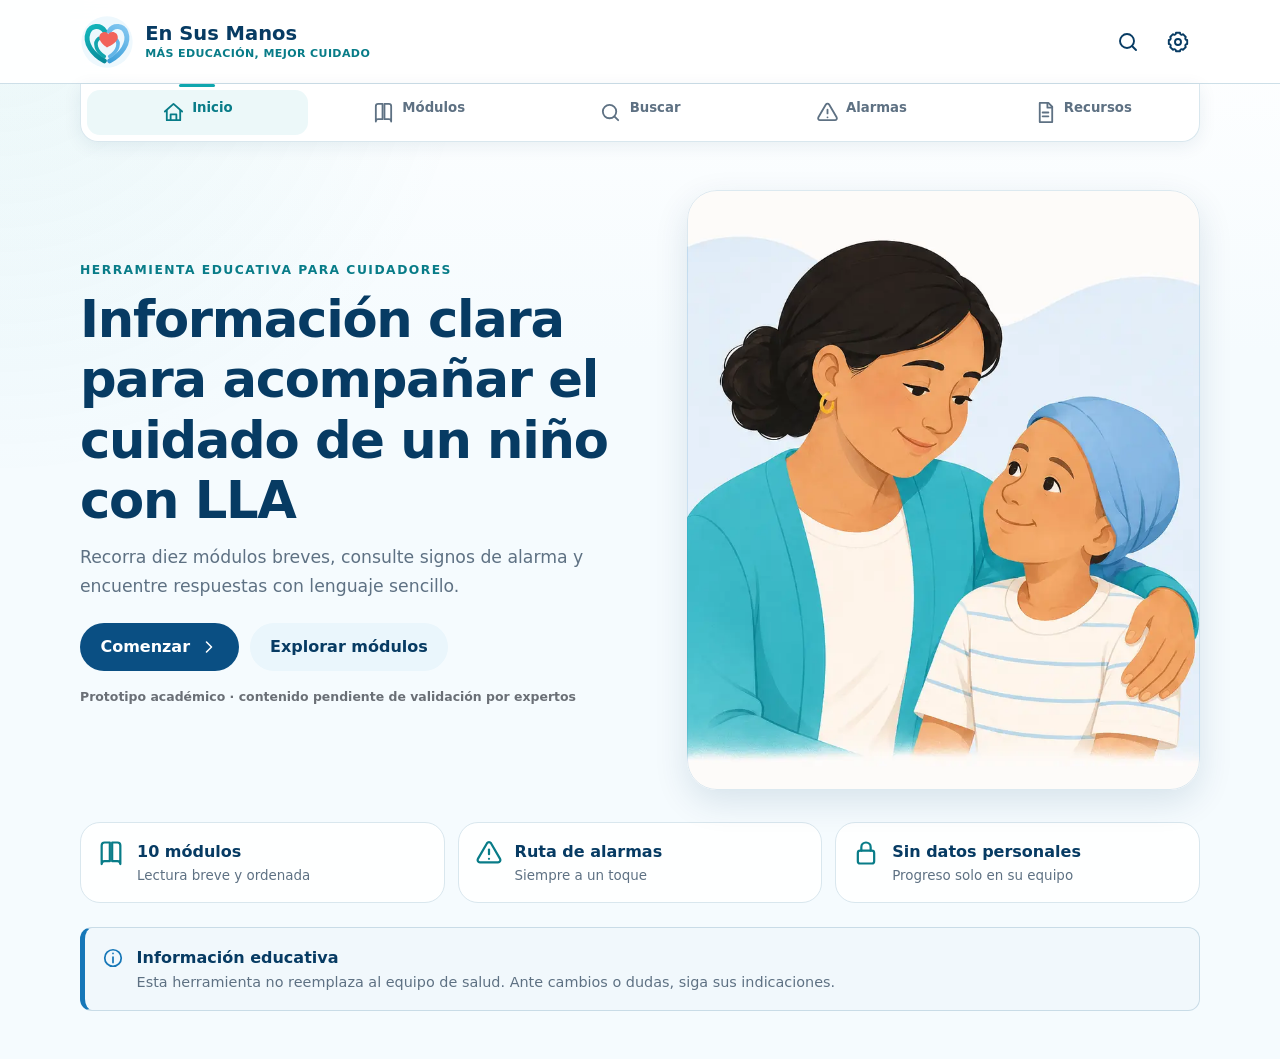
==== index.html @ b295bbd9 "Add files via upload Publicar primera versión de En Sus Manos" ====
<!doctype html>
<html lang="es">
  <head>
    <meta charset="utf-8">
    <meta name="viewport" content="width=device-width, initial-scale=1, viewport-fit=cover">
    <meta name="theme-color" content="#087ca7">
    <meta name="description" content="Herramienta educativa para cuidadores de niños con leucemia linfoblástica aguda.">
    <meta name="robots" content="noindex, nofollow">
    <meta name="color-scheme" content="light">
    <meta http-equiv="Content-Security-Policy" content="default-src 'self'; img-src 'self' data:; style-src 'self' 'unsafe-inline'; script-src 'self'; connect-src 'self'; manifest-src 'self'; worker-src 'self'; base-uri 'self'; form-action 'self' https:; object-src 'none'">
    <title>En Sus Manos</title>
    <link rel="manifest" href="manifest.webmanifest">
    <link rel="icon" href="assets/icons/favicon.svg" type="image/svg+xml">
    <link rel="apple-touch-icon" href="assets/icons/icon-192.png">
    <link rel="stylesheet" href="assets/css/styles.css">
    <script defer src="assets/js/config.js"></script>
    <script defer src="assets/js/content.js"></script>
    <script defer src="assets/js/storage.js"></script>
    <script defer src="assets/js/search.js"></script>
    <script defer src="assets/js/router.js"></script>
    <script defer src="assets/js/app.js"></script>
  </head>
  <body>
    <div id="app">
      <main class="loading-screen" aria-live="polite">
        <img src="assets/icons/logo.svg" alt="" width="72" height="72">
        <p>Cargando En Sus Manos…</p>
      </main>
    </div>
    <noscript>
      <main class="noscript-message">
        <h1>Active JavaScript para usar la herramienta</h1>
        <p>En Sus Manos necesita JavaScript para mostrar los módulos, el buscador y el progreso local.</p>
      </main>
    </noscript>
  </body>
</html>
---- assets/css/styles.css ----
:root {
  --navy: #073b63;
  --navy-2: #0a4f83;
  --blue: #1677b8;
  --teal: #0fa6ae;
  --teal-dark: #087c88;
  --coral: #f05f57;
  --coral-dark: #c83e3a;
  --green: #2b9275;
  --purple: #795aa8;
  --ink: #17324a;
  --muted: #5e7183;
  --line: #d9e7ee;
  --line-strong: #b8d2df;
  --surface: #ffffff;
  --surface-soft: #f5fbfe;
  --surface-blue: #eaf6fc;
  --surface-coral: #fff1ef;
  --shadow-sm: 0 4px 18px rgba(5, 59, 99, 0.08);
  --shadow-md: 0 12px 34px rgba(5, 59, 99, 0.12);
  --radius-sm: 12px;
  --radius-md: 20px;
  --radius-lg: 30px;
  --header-height: 76px;
  --nav-height: 76px;
  --content-width: 820px;
  --wide-width: 1120px;
  --font-scale: 1;
  font-family: ui-rounded, "Avenir Next", "Segoe UI", system-ui, -apple-system, BlinkMacSystemFont, sans-serif;
  color: var(--ink);
  background: var(--surface-soft);
  font-synthesis: none;
  text-rendering: optimizeLegibility;
  -webkit-text-size-adjust: 100%;
}

:root[data-text-size="large"] { --font-scale: 1.13; }

:root[data-contrast="high"] {
  --navy: #002f59;
  --navy-2: #003f75;
  --blue: #005c9b;
  --teal: #007780;
  --coral: #c8332d;
  --green: #116b51;
  --muted: #33485a;
  --line: #7894a5;
  --line-strong: #486a7e;
}

* { box-sizing: border-box; }

html { scroll-behavior: smooth; }

body {
  margin: 0;
  min-width: 320px;
  min-height: 100vh;
  background:
    radial-gradient(circle at 0 0, rgba(15, 166, 174, 0.08), transparent 30rem),
    linear-gradient(180deg, #fff 0, var(--surface-soft) 22rem);
  color: var(--ink);
  font-size: calc(16px * var(--font-scale));
  line-height: 1.6;
}

button, input { font: inherit; }
button, a { -webkit-tap-highlight-color: transparent; }
a { color: var(--navy-2); }
img { display: block; max-width: 100%; }
h1, h2, h3, p { margin-top: 0; }
h1, h2, h3 { color: var(--navy); line-height: 1.18; letter-spacing: -0.025em; }
h1 { font-size: clamp(2rem, 7vw, 3.2rem); margin-bottom: 0.8rem; }
h2 { font-size: clamp(1.25rem, 4vw, 1.65rem); }
p { color: var(--muted); }

button:focus-visible, a:focus-visible, input:focus-visible, summary:focus-visible {
  outline: 3px solid #f0a83a;
  outline-offset: 3px;
}

.sr-only {
  position: absolute;
  width: 1px;
  height: 1px;
  padding: 0;
  margin: -1px;
  overflow: hidden;
  clip: rect(0, 0, 0, 0);
  white-space: nowrap;
  border: 0;
}

.skip-link {
  position: fixed;
  left: 1rem;
  top: -5rem;
  z-index: 1000;
  padding: 0.7rem 1rem;
  border-radius: 0 0 0.7rem 0.7rem;
  background: var(--navy);
  color: white;
  font-weight: 800;
  transition: top 0.2s;
}
.skip-link:focus { top: 0; }

.loading-screen, .noscript-message {
  min-height: 100vh;
  display: grid;
  place-content: center;
  justify-items: center;
  gap: 1rem;
  padding: 2rem;
  text-align: center;
}

.app-shell { min-height: 100vh; }

.site-header {
  position: sticky;
  top: 0;
  z-index: 50;
  min-height: var(--header-height);
  display: flex;
  align-items: center;
  justify-content: space-between;
  padding: 0.7rem max(1rem, env(safe-area-inset-left));
  border-bottom: 1px solid rgba(184, 210, 223, 0.7);
  background: rgba(255, 255, 255, 0.94);
  backdrop-filter: blur(16px);
}

.brand {
  display: inline-flex;
  align-items: center;
  gap: 0.7rem;
  color: var(--navy);
  text-decoration: none;
}
.brand img { width: 46px; height: 46px; }
.brand span { display: grid; line-height: 1.08; }
.brand strong { font-size: 1.08rem; }
.brand small { margin-top: 0.27rem; color: var(--teal-dark); font-size: 0.69rem; font-weight: 800; letter-spacing: 0.035em; text-transform: uppercase; }

.header-actions { display: flex; gap: 0.4rem; }
.icon-button {
  width: 44px;
  height: 44px;
  display: grid;
  place-items: center;
  border: 1px solid transparent;
  border-radius: 50%;
  background: transparent;
  color: var(--navy);
  cursor: pointer;
}
.icon-button:hover, .icon-button[aria-current="page"] { background: var(--surface-blue); border-color: var(--line); }

.main-content {
  width: min(calc(100% - 2rem), var(--content-width));
  margin: 0 auto;
  padding: clamp(1.5rem, 5vw, 3rem) 0 calc(var(--nav-height) + 2.5rem);
}
.main-content:focus { outline: none; }
.main-content.wide { width: min(calc(100% - 2rem), var(--wide-width)); }

.bottom-nav {
  position: fixed;
  z-index: 60;
  right: 0;
  bottom: 0;
  left: 0;
  min-height: var(--nav-height);
  padding: 0.35rem max(0.35rem, env(safe-area-inset-right)) max(0.35rem, env(safe-area-inset-bottom)) max(0.35rem, env(safe-area-inset-left));
  display: grid;
  grid-template-columns: repeat(5, 1fr);
  border-top: 1px solid var(--line);
  background: rgba(255, 255, 255, 0.97);
  box-shadow: 0 -8px 30px rgba(7, 59, 99, 0.08);
  backdrop-filter: blur(16px);
}
.bottom-nav a {
  position: relative;
  min-width: 0;
  display: grid;
  place-content: center;
  justify-items: center;
  gap: 0.2rem;
  border-radius: 0.8rem;
  color: var(--muted);
  font-size: 0.69rem;
  font-weight: 750;
  line-height: 1;
  text-decoration: none;
}
.bottom-nav svg { width: 23px; height: 23px; }
.bottom-nav a[aria-current="page"] { color: var(--teal-dark); background: rgba(15, 166, 174, 0.08); }
.bottom-nav a[aria-current="page"]::before { content: ""; position: absolute; top: -0.36rem; width: 36px; height: 3px; border-radius: 4px; background: var(--teal); }

.eyebrow {
  margin: 0 0 0.5rem;
  color: var(--teal-dark);
  font-size: 0.77rem;
  font-weight: 850;
  letter-spacing: 0.12em;
  text-transform: uppercase;
}
.lead { max-width: 48rem; font-size: 1.08rem; line-height: 1.65; }
.page-heading { margin-bottom: 1.6rem; }
.page-heading .lead { margin-bottom: 0; }
.home-heading { margin-bottom: 1.4rem; }
.section-intro { margin-bottom: 1.1rem; }

.button {
  min-height: 48px;
  display: inline-flex;
  align-items: center;
  justify-content: center;
  gap: 0.55rem;
  padding: 0.74rem 1.15rem;
  border: 2px solid transparent;
  border-radius: 999px;
  text-decoration: none;
  font-weight: 800;
  line-height: 1.2;
  cursor: pointer;
  transition: transform 0.15s, box-shadow 0.15s, background 0.15s;
}
.button:hover:not(:disabled) { transform: translateY(-1px); box-shadow: var(--shadow-sm); }
.button:disabled { cursor: not-allowed; opacity: 0.55; }
.button.primary { background: var(--navy-2); color: white; }
.button.secondary { border-color: var(--line-strong); background: white; color: var(--navy); }
.button.ghost { background: var(--surface-blue); color: var(--navy); }
.button.danger { background: var(--coral-dark); color: white; }
.button.text-danger { border-color: #edb1ae; background: #fff; color: var(--coral-dark); }
.button.full { width: 100%; }

.welcome-grid { display: grid; align-items: center; gap: 1.4rem; }
.welcome-copy h1 { max-width: 720px; }
.welcome-copy .lead { max-width: 660px; }
.welcome-actions { display: flex; flex-wrap: wrap; gap: 0.65rem; margin: 1.4rem 0 1rem; }
.prototype-label { font-size: 0.78rem; font-weight: 700; color: #6a6f76; }
.welcome-art {
  position: relative;
  margin: 0;
  overflow: hidden;
  border-radius: var(--radius-lg);
  background: #eef7fd;
  box-shadow: var(--shadow-md);
}
.welcome-art::after { content: ""; position: absolute; inset: 0; border: 1px solid rgba(22, 119, 184, 0.14); border-radius: inherit; pointer-events: none; }
.welcome-art img { width: 100%; aspect-ratio: 3 / 2; object-fit: cover; }

.feature-row { display: grid; gap: 0.8rem; margin: 1.3rem 0; }
.feature-row article {
  display: grid;
  grid-template-columns: auto 1fr;
  grid-template-rows: auto auto;
  column-gap: 0.75rem;
  padding: 1rem;
  border: 1px solid var(--line);
  border-radius: var(--radius-md);
  background: rgba(255,255,255,.9);
}
.feature-row svg { grid-row: 1 / 3; color: var(--teal-dark); }
.feature-row strong { color: var(--navy); }
.feature-row span { color: var(--muted); font-size: 0.84rem; }

.safety-note {
  display: flex;
  gap: 0.8rem;
  margin-top: 1.5rem;
  padding: 1.05rem;
  border: 1px solid #c9dce7;
  border-left: 5px solid var(--blue);
  border-radius: var(--radius-sm);
  background: #f1f8fc;
}
.safety-note svg { flex: 0 0 auto; margin-top: 0.12rem; color: var(--blue); }
.safety-note strong { color: var(--navy); }
.safety-note p { margin: 0.1rem 0 0; font-size: 0.9rem; line-height: 1.5; }
.safety-note.compact { margin-top: 2rem; }

.stack { display: grid; gap: 0.85rem; }
.info-card {
  padding: 1.1rem;
  border: 1px solid var(--line);
  border-radius: var(--radius-md);
  background: white;
  box-shadow: var(--shadow-sm);
}
.info-card.icon-card { display: grid; grid-template-columns: auto 1fr; gap: 0.9rem; }
.info-card.icon-card > svg { color: var(--teal-dark); }
.info-card h2 { margin-bottom: 0.35rem; font-size: 1.15rem; }
.info-card p { margin: 0; }
.consent-check {
  display: flex;
  align-items: flex-start;
  gap: 0.7rem;
  margin: 1.2rem 0;
  padding: 1rem;
  border: 1px solid var(--line-strong);
  border-radius: var(--radius-sm);
  background: white;
  color: var(--ink);
  font-weight: 700;
}
.consent-check input { width: 22px; height: 22px; margin-top: 0.15rem; accent-color: var(--teal-dark); }
.back-link { display: inline-flex; align-items: center; gap: 0.35rem; margin-bottom: 1.2rem; font-weight: 800; text-decoration: none; }

.search-prompt {
  width: 100%;
  display: grid;
  grid-template-columns: auto 1fr auto;
  align-items: center;
  gap: 0.8rem;
  margin-bottom: 0.9rem;
  padding: 0.9rem 1rem;
  border: 1px solid var(--line-strong);
  border-radius: var(--radius-md);
  background: white;
  color: var(--navy);
  text-align: left;
  box-shadow: var(--shadow-sm);
  cursor: pointer;
}
.search-prompt > svg:first-child { color: var(--blue); }
.search-prompt span { display: grid; }
.search-prompt strong { font-size: 0.96rem; }
.search-prompt small { color: var(--muted); }

.emergency-strip {
  display: grid;
  grid-template-columns: auto 1fr auto;
  align-items: center;
  gap: 0.8rem;
  margin-bottom: 1rem;
  padding: 0.9rem 1rem;
  border-radius: var(--radius-md);
  background: linear-gradient(135deg, #f77569, var(--coral));
  color: white;
  text-decoration: none;
  box-shadow: 0 10px 26px rgba(200, 62, 58, 0.2);
}
.emergency-strip span:not(.emergency-icon) { display: grid; }
.emergency-strip small { color: #fff; opacity: 0.92; }
.emergency-icon { width: 44px; height: 44px; display: grid; place-items: center; border-radius: 50%; background: rgba(255,255,255,.15); }

.progress-card {
  margin-bottom: 1.5rem;
  padding: 1rem;
  border: 1px solid var(--line);
  border-radius: var(--radius-md);
  background: white;
}
.progress-heading { display: flex; align-items: end; justify-content: space-between; gap: 1rem; }
.progress-heading div { display: grid; }
.progress-heading span { color: var(--muted); font-size: 0.82rem; font-weight: 750; }
.progress-heading > span { color: var(--teal-dark); font-size: 1rem; }
.progress-heading strong { color: var(--navy); }
.progress-track { height: 9px; margin: 0.7rem 0; overflow: hidden; border-radius: 999px; background: #dfedf3; }
.progress-track span { display: block; height: 100%; min-width: 0; border-radius: inherit; background: linear-gradient(90deg, var(--teal), var(--blue)); transition: width 0.3s; }
.progress-card p { margin: 0; font-size: 0.78rem; }

.section-heading { display: flex; align-items: end; justify-content: space-between; gap: 0.8rem; margin-bottom: 0.8rem; }
.section-heading h2, .section-heading p { margin-bottom: 0; }
.section-heading > span, .section-heading > a { color: var(--muted); font-size: 0.82rem; font-weight: 750; }
.module-grid { display: grid; gap: 0.8rem; }
.module-card {
  --tone: var(--blue);
  position: relative;
  min-height: 116px;
  display: grid;
  grid-template-columns: auto 1fr auto;
  grid-template-rows: 1fr auto;
  align-items: center;
  gap: 0.35rem 0.85rem;
  padding: 1rem 2.8rem 0.9rem 1rem;
  overflow: hidden;
  border: 1px solid var(--line);
  border-radius: var(--radius-md);
  background: white;
  color: var(--ink);
  text-decoration: none;
  box-shadow: var(--shadow-sm);
  transition: transform 0.16s, box-shadow 0.16s, border-color 0.16s;
}
.module-card:hover { transform: translateY(-2px); border-color: var(--tone); box-shadow: var(--shadow-md); }
.tone-teal { --tone: var(--teal-dark); }
.tone-blue { --tone: var(--blue); }
.tone-coral { --tone: var(--coral); }
.tone-green { --tone: var(--green); }
.tone-purple { --tone: var(--purple); }
.module-number { position: absolute; top: 0.55rem; right: 0.7rem; color: #9eb1bd; font-size: 0.72rem; font-weight: 900; letter-spacing: 0.1em; }
.module-icon { width: 52px; height: 52px; display: grid; place-items: center; grid-row: 1 / 3; border-radius: 50%; background: color-mix(in srgb, var(--tone) 11%, white); color: var(--tone); }
.module-text { display: grid; align-self: end; }
.module-text strong { color: var(--navy); font-size: 1.02rem; }
.module-text small { margin-top: 0.15rem; color: var(--muted); font-size: 0.79rem; line-height: 1.35; }
.module-status { align-self: start; display: inline-flex; align-items: center; gap: 0.2rem; color: var(--muted); font-size: 0.7rem; font-weight: 800; }
.module-status.done { color: var(--green); }
.module-chevron { position: absolute; right: 0.6rem; top: 50%; color: var(--tone); transform: translateY(-50%); }

.completion-banner {
  display: grid;
  grid-template-columns: auto 1fr auto;
  align-items: center;
  gap: 0.8rem;
  margin-top: 1rem;
  padding: 1rem;
  border-radius: var(--radius-md);
  background: #e4f6ef;
  color: var(--green);
  text-decoration: none;
}
.completion-banner span { display: grid; }
.completion-banner small { color: var(--muted); }

.module-page { --tone: var(--blue); }
.module-hero {
  position: relative;
  display: grid;
  gap: 1rem;
  margin-bottom: 1rem;
  overflow: hidden;
  border-radius: var(--radius-lg);
  background: linear-gradient(145deg, color-mix(in srgb, var(--tone) 12%, white), white);
  border: 1px solid color-mix(in srgb, var(--tone) 24%, white);
}
.module-hero-copy { padding: 1.25rem 1.25rem 0; }
.module-hero-copy > p { margin-bottom: 0; }
.module-kicker { color: var(--tone); font-size: 0.75rem; font-weight: 900; letter-spacing: 0.1em; text-transform: uppercase; }
.module-title-row { display: flex; align-items: center; gap: 0.8rem; margin: 0.55rem 0; }
.module-title-row h1 { margin: 0; font-size: clamp(1.8rem, 6vw, 2.75rem); }
.module-icon.large { flex: 0 0 64px; width: 64px; height: 64px; color: var(--tone); background: white; box-shadow: var(--shadow-sm); }
.module-hero > img { width: 100%; aspect-ratio: 16 / 8; object-fit: cover; border-top: 1px solid color-mix(in srgb, var(--tone) 20%, white); }

.content-card {
  margin-top: 1rem;
  padding: 1.15rem;
  border: 1px solid var(--line);
  border-radius: var(--radius-md);
  background: white;
  box-shadow: var(--shadow-sm);
}
.content-card > h2 { margin-bottom: 0.7rem; font-size: 1.3rem; }
.key-card { border-top: 5px solid var(--tone); }
.key-list, .plain-list, .traffic-list { display: grid; gap: 0.62rem; margin: 0; padding: 0; list-style: none; }
.key-list li, .plain-list li, .traffic-list li { display: grid; grid-template-columns: auto 1fr; align-items: start; gap: 0.5rem; }
.key-list svg, .plain-list svg { margin-top: 0.18rem; color: var(--tone, var(--teal-dark)); }

.accordion-list { margin-top: 1.5rem; }
.accordion-list > h2 { margin-bottom: 0.8rem; }
.content-accordion, .faq-list details, .glossary-entry, .sus-reference {
  margin-bottom: 0.7rem;
  border: 1px solid var(--line);
  border-radius: var(--radius-md);
  background: white;
  box-shadow: var(--shadow-sm);
}
summary { cursor: pointer; list-style: none; }
summary::-webkit-details-marker { display: none; }
.content-accordion summary {
  min-height: 62px;
  display: grid;
  grid-template-columns: auto 1fr auto;
  align-items: center;
  gap: 0.7rem;
  padding: 0.8rem 1rem;
}
.content-accordion summary > span { width: 31px; height: 31px; display: grid; place-items: center; border-radius: 50%; background: color-mix(in srgb, var(--tone) 12%, white); color: var(--tone); font-weight: 900; }
.content-accordion summary > svg, .faq-list summary svg, .glossary-entry summary svg, .sus-reference summary svg { color: var(--muted); transition: transform 0.2s; }
details[open] > summary > svg { transform: rotate(90deg); }
.accordion-body { padding: 0 1rem 1rem 3.95rem; }
.accordion-body p { margin-bottom: 0.8rem; }
.inline-note {
  display: flex;
  align-items: flex-start;
  gap: 0.55rem;
  margin-top: 0.9rem;
  padding: 0.85rem;
  border-radius: var(--radius-sm);
  background: #f1f8fc;
  color: var(--ink);
  font-size: 0.88rem;
}
.inline-note svg { flex: 0 0 auto; margin-top: 0.1rem; color: var(--blue); }
.inline-note code { word-break: break-word; }

.action-grid { display: grid; gap: 0.8rem; margin-top: 1rem; }
.action-card { padding: 1.1rem; border-radius: var(--radius-md); }
.action-card h2 { display: flex; align-items: center; gap: 0.45rem; margin-bottom: 0.7rem; font-size: 1.18rem; }
.action-card.do { --tone: var(--green); border: 1px solid #b9dfd2; background: #effaf6; }
.action-card.avoid { --tone: var(--coral-dark); border: 1px solid #f0c8c4; background: #fff5f4; }
.consult-card { --tone: var(--coral-dark); border-left: 5px solid var(--coral); }
.consult-card .button { margin-top: 1rem; }
.checklist label { display: flex; align-items: flex-start; gap: 0.65rem; padding: 0.7rem 0; border-top: 1px solid var(--line); cursor: pointer; }
.checklist label:first-child { border-top: 0; }
.checklist input { flex: 0 0 auto; width: 22px; height: 22px; margin-top: 0.12rem; accent-color: var(--teal-dark); }
.module-complete { margin: 1rem 0; }
.module-pagination { display: grid; grid-template-columns: 1fr 1fr; gap: 0.8rem; margin-top: 1rem; }
.module-pagination > a { min-height: 64px; display: flex; align-items: center; gap: 0.45rem; padding: 0.8rem; border: 1px solid var(--line); border-radius: var(--radius-sm); background: white; text-decoration: none; }
.module-pagination a.next { justify-content: flex-end; text-align: right; }
.module-pagination span { display: grid; }
.module-pagination small { color: var(--muted); }
.print-button { display: flex; align-items: center; gap: 0.4rem; margin: 1.4rem auto 0; padding: 0.6rem 0.9rem; border: 0; background: transparent; color: var(--navy-2); font-weight: 800; cursor: pointer; }

.alarm-heading { padding-bottom: 0.3rem; }
.emergency-callout {
  display: grid;
  grid-template-columns: auto 1fr;
  gap: 0.8rem;
  margin-bottom: 1rem;
  padding: 1rem;
  border-radius: var(--radius-md);
  background: var(--coral-dark);
  color: white;
  box-shadow: 0 12px 28px rgba(200, 62, 58, 0.2);
}
.emergency-callout h2, .emergency-callout strong, .emergency-callout p { color: white; }
.emergency-callout strong { font-size: 1.1rem; }
.emergency-callout p { margin: 0.2rem 0 0; opacity: 0.92; }
.traffic-stack { display: grid; gap: 1rem; }
.traffic-card { --traffic: var(--green); overflow: hidden; border: 1px solid var(--line); border-radius: var(--radius-md); background: white; box-shadow: var(--shadow-sm); }
.traffic-card.red { --traffic: #c83e3a; }
.traffic-card.yellow { --traffic: #cf8500; }
.traffic-card.green { --traffic: #25785f; }
.traffic-card header { display: flex; align-items: center; gap: 0.8rem; padding: 1rem; background: color-mix(in srgb, var(--traffic) 9%, white); border-bottom: 1px solid color-mix(in srgb, var(--traffic) 25%, white); }
.traffic-light { width: 22px; height: 22px; flex: 0 0 auto; border: 4px solid white; border-radius: 50%; background: var(--traffic); box-shadow: 0 0 0 2px var(--traffic); }
.traffic-card header p { margin: 0; color: var(--traffic); font-size: 0.78rem; font-weight: 900; text-transform: uppercase; }
.traffic-card header h2 { margin: 0; font-size: 1.3rem; }
.traffic-list { padding: 1rem; }
.traffic-list svg { margin-top: 0.15rem; color: var(--traffic); }
.traffic-action { margin: 0; padding: 1rem; border-top: 1px solid var(--line); background: #fafcfd; color: var(--ink); }
.prepare-card { --tone: var(--blue); }

.search-form {
  display: grid;
  grid-template-columns: auto 1fr auto;
  align-items: center;
  gap: 0.6rem;
  padding: 0.35rem 0.35rem 0.35rem 0.85rem;
  border: 2px solid var(--line-strong);
  border-radius: 999px;
  background: white;
  box-shadow: var(--shadow-sm);
}
.search-form:focus-within { border-color: var(--blue); box-shadow: 0 0 0 4px rgba(22,119,184,.12); }
.search-form svg { color: var(--blue); }
.search-form input { min-width: 0; width: 100%; border: 0; outline: 0; background: transparent; color: var(--ink); }
.search-form button { min-height: 43px; padding: 0.5rem 0.9rem; border: 0; border-radius: 999px; background: var(--navy-2); color: white; font-weight: 800; cursor: pointer; }
.quick-searches { display: flex; flex-wrap: wrap; align-items: center; gap: 0.4rem; margin: 0.8rem 0 1.5rem; }
.quick-searches span { color: var(--muted); font-size: 0.78rem; }
.quick-searches button { padding: 0.35rem 0.65rem; border: 1px solid var(--line); border-radius: 999px; background: white; color: var(--navy); font-size: 0.78rem; cursor: pointer; }
.search-result { position: relative; display: grid; gap: 0.2rem; margin-bottom: 0.7rem; padding: 1rem 2.8rem 1rem 1rem; border: 1px solid var(--line); border-radius: var(--radius-md); background: white; color: var(--ink); text-decoration: none; box-shadow: var(--shadow-sm); }
.search-result > svg { position: absolute; right: 1rem; top: 50%; color: var(--blue); transform: translateY(-50%); }
.search-result p { margin: 0; font-size: 0.86rem; }
.result-kind { width: max-content; padding: 0.15rem 0.45rem; border-radius: 999px; background: var(--surface-blue); color: var(--blue); font-size: 0.65rem; font-weight: 900; text-transform: uppercase; }
.result-kind.alarma { background: var(--surface-coral); color: var(--coral-dark); }
.result-kind.glosario { background: #e9f7f3; color: var(--green); }
.empty-state { padding: 3rem 1rem; text-align: center; }
.empty-state > svg { margin: 0 auto 0.8rem; color: var(--line-strong); }
.empty-state.compact { padding: 1.5rem; }

.resource-section { margin-bottom: 2rem; }
.resource-filter { display: flex; align-items: center; gap: 0.5rem; margin-bottom: 0.8rem; padding: 0.65rem 0.8rem; border: 1px solid var(--line); border-radius: 999px; background: white; }
.resource-filter svg { color: var(--blue); }
.resource-filter input { width: 100%; border: 0; outline: 0; background: transparent; }
.glossary-entry summary, .faq-list summary, .sus-reference summary { min-height: 58px; display: flex; align-items: center; justify-content: space-between; gap: 0.8rem; padding: 0.8rem 1rem; }
.glossary-entry > div { padding: 0 1rem 1rem; }
.glossary-entry p { margin: 0.6rem 0 0; }
.glossary-entry b { color: var(--navy); }
.faq-list details p { padding: 0 1rem 1rem; margin: 0; }
.source-list { display: grid; gap: 0.65rem; }
.source-list a { display: flex; align-items: center; justify-content: space-between; gap: 0.8rem; padding: 0.9rem 1rem; border: 1px solid var(--line); border-radius: var(--radius-sm); background: white; text-decoration: none; }
.source-list span { display: grid; }
.source-list small { color: var(--teal-dark); font-weight: 800; }
.source-list strong { color: var(--navy); }
.source-list svg { flex: 0 0 auto; }
.sus-card { padding: 1.2rem; border: 1px solid var(--line); border-radius: var(--radius-md); background: linear-gradient(145deg, #ecf7fb, white); }
.sus-card > p:not(.eyebrow) { max-width: 43rem; }
.sus-reference { margin-top: 1rem; background: rgba(255,255,255,.75); box-shadow: none; }
.sus-reference ol { padding: 0 2.5rem; }
.sus-reference > p { padding: 0 1rem 1rem; }

.completion-page { display: grid; justify-items: center; text-align: center; }
.completion-mark { width: 96px; height: 96px; display: grid; place-items: center; margin-bottom: 1rem; border-radius: 50%; background: #e6f7f1; color: var(--green); box-shadow: var(--shadow-md); }
.completion-page .lead { max-width: 40rem; }
.completion-actions { display: flex; flex-wrap: wrap; justify-content: center; gap: 0.65rem; margin: 0.5rem 0 1.5rem; }
.completion-page figure { max-width: 700px; margin: 0; overflow: hidden; border-radius: var(--radius-lg); box-shadow: var(--shadow-md); }

.settings-list { display: grid; gap: 0.8rem; }
.setting-card { display: grid; gap: 1rem; padding: 1rem; border: 1px solid var(--line); border-radius: var(--radius-md); background: white; box-shadow: var(--shadow-sm); }
.setting-card h2 { margin-bottom: 0.25rem; font-size: 1.12rem; }
.setting-card p { margin: 0; font-size: 0.87rem; }
.segmented { display: inline-flex; width: max-content; padding: 0.2rem; border-radius: 999px; background: #e7f0f5; }
.segmented button { padding: 0.45rem 0.8rem; border: 0; border-radius: 999px; background: transparent; color: var(--navy); font-weight: 800; cursor: pointer; }
.segmented button[aria-pressed="true"] { background: white; box-shadow: 0 2px 8px rgba(7,59,99,.12); }
.switch { display: inline-flex; align-items: center; gap: 0.55rem; width: max-content; border: 0; background: transparent; color: var(--navy); cursor: pointer; }
.switch span { position: relative; width: 48px; height: 28px; border-radius: 999px; background: #9eafb9; }
.switch span::after { content: ""; position: absolute; top: 4px; left: 4px; width: 20px; height: 20px; border-radius: 50%; background: white; box-shadow: 0 2px 5px rgba(0,0,0,.2); transition: transform .2s; }
.switch[aria-checked="true"] span { background: var(--teal-dark); }
.switch[aria-checked="true"] span::after { transform: translateX(20px); }
.privacy-card h2 { display: flex; align-items: center; gap: 0.45rem; }
.privacy-card dl { margin: 1rem 0 0; }
.privacy-card dl div { display: grid; grid-template-columns: 1fr 1.5fr; gap: 0.8rem; padding: 0.6rem 0; border-top: 1px solid var(--line); }
.privacy-card dt { color: var(--muted); }
.privacy-card dd { margin: 0; color: var(--ink); font-weight: 750; text-align: right; }

.toast { position: fixed; z-index: 100; left: 50%; bottom: calc(var(--nav-height) + 1rem); max-width: calc(100% - 2rem); padding: 0.7rem 1rem; border-radius: 999px; background: var(--ink); color: white; font-weight: 750; opacity: 0; pointer-events: none; transform: translate(-50%, 1rem); transition: opacity 0.2s, transform 0.2s; }
.toast.visible { opacity: 1; transform: translate(-50%, 0); }

@media (min-width: 620px) {
  .feature-row { grid-template-columns: repeat(3, 1fr); }
  .module-grid { grid-template-columns: repeat(2, 1fr); }
  .action-grid { grid-template-columns: repeat(2, 1fr); }
  .setting-card { grid-template-columns: 1fr auto; align-items: center; }
}

@media (min-width: 900px) {
  :root { --header-height: 84px; }
  .site-header { padding-inline: max(2rem, calc((100vw - var(--wide-width)) / 2)); }
  .brand img { width: 54px; height: 54px; }
  .brand strong { font-size: 1.22rem; }
  .main-content { padding-bottom: 3rem; }
  .bottom-nav { position: sticky; top: var(--header-height); bottom: auto; width: min(calc(100% - 4rem), var(--wide-width)); min-height: 58px; margin: 0 auto; padding: 0.35rem; border: 1px solid var(--line); border-top: 0; border-radius: 0 0 18px 18px; box-shadow: var(--shadow-sm); }
  .bottom-nav a { grid-auto-flow: column; gap: 0.45rem; justify-content: center; font-size: 0.83rem; }
  .bottom-nav a[aria-current="page"]::before { top: -0.37rem; }
  .welcome-grid { grid-template-columns: minmax(0, 1.05fr) minmax(380px, .95fr); gap: 2.5rem; min-height: 510px; }
  .welcome-art img { aspect-ratio: 3 / 2; }
  .feature-row { margin-top: 2rem; }
  .module-hero { grid-template-columns: minmax(0, 1fr) minmax(310px, .8fr); align-items: stretch; }
  .module-hero-copy { padding: 2rem; }
  .module-hero > img { height: 100%; min-height: 300px; border-top: 0; border-left: 1px solid color-mix(in srgb, var(--tone) 20%, white); }
  .traffic-stack { grid-template-columns: repeat(3, 1fr); align-items: start; }
  .traffic-card.red { grid-column: 1 / -1; }
}

@media (prefers-reduced-motion: reduce) {
  *, *::before, *::after { scroll-behavior: auto !important; transition-duration: 0.001ms !important; animation-duration: 0.001ms !important; }
}

@media print {
  :root { --font-scale: 1; }
  body { background: white; font-size: 11pt; }
  .no-print, .site-header, .bottom-nav, .toast, .skip-link { display: none !important; }
  .main-content, .main-content.wide { width: 100%; max-width: none; padding: 0; }
  .module-hero, .content-card, .content-accordion, .action-card, .traffic-card { break-inside: avoid; box-shadow: none; }
  .content-accordion > summary { display: none; }
  .content-accordion > .accordion-body { display: block !important; padding: 0.5rem 1rem 1rem; }
  details:not([open]) > *:not(summary) { display: block !important; }
  a { color: inherit; text-decoration: none; }
}
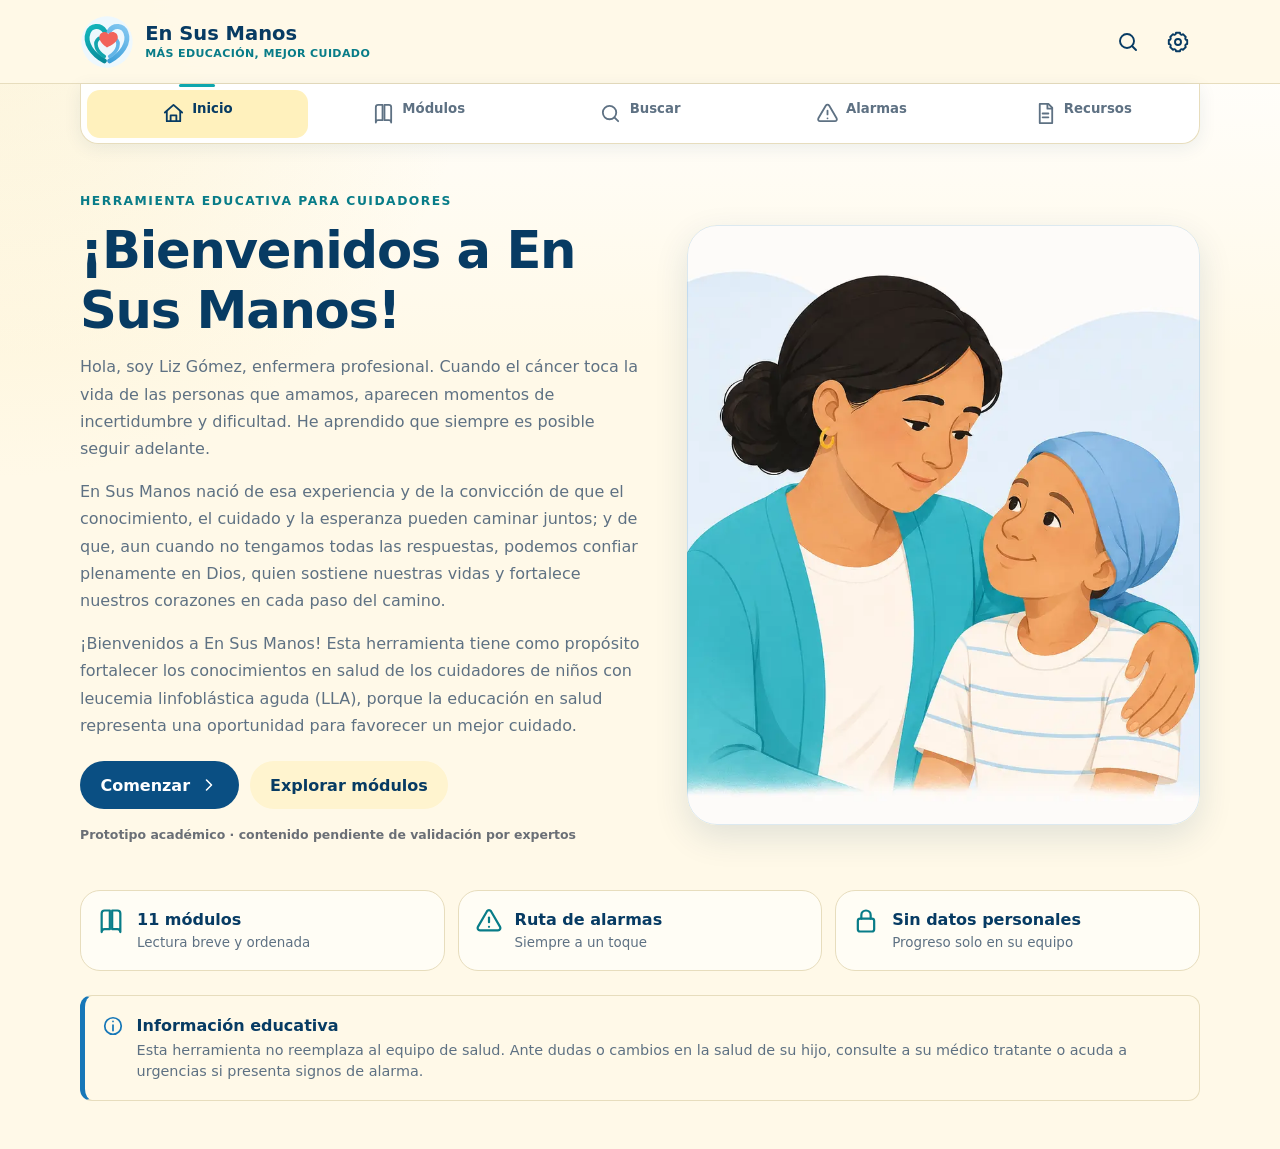
==== commit 697d3312: "Actualizar aplicación En Sus Manos" ====
--- a/index.html
+++ b/index.html
@@ -3,7 +3,7 @@
   <head>
     <meta charset="utf-8">
     <meta name="viewport" content="width=device-width, initial-scale=1, viewport-fit=cover">
-    <meta name="theme-color" content="#087ca7">
+    <meta name="theme-color" content="#fff1bd">
     <meta name="description" content="Herramienta educativa para cuidadores de niños con leucemia linfoblástica aguda.">
     <meta name="robots" content="noindex, nofollow">
     <meta name="color-scheme" content="light">
--- a/assets/css/styles.css
+++ b/assets/css/styles.css
@@ -10,11 +10,14 @@
   --purple: #795aa8;
   --ink: #17324a;
   --muted: #5e7183;
-  --line: #d9e7ee;
-  --line-strong: #b8d2df;
+  --line: #e7ddbd;
+  --line-strong: #b8a876;
   --surface: #ffffff;
-  --surface-soft: #f5fbfe;
-  --surface-blue: #eaf6fc;
+  --surface-soft: #fff9e8;
+  --yellow-pastel: #fff1bd;
+  --yellow: #f4d675;
+  --gold-dark: #735009;
+  --surface-blue: #fff4cf;
   --surface-coral: #fff1ef;
   --shadow-sm: 0 4px 18px rgba(5, 59, 99, 0.08);
   --shadow-md: 0 12px 34px rgba(5, 59, 99, 0.12);
@@ -54,10 +57,10 @@
 
 body {
   margin: 0;
-  min-width: 320px;
+  min-width: 0;
   min-height: 100vh;
   background:
-    radial-gradient(circle at 0 0, rgba(15, 166, 174, 0.08), transparent 30rem),
+    radial-gradient(circle at 0 0, rgba(244, 214, 117, 0.24), transparent 30rem),
     linear-gradient(180deg, #fff 0, var(--surface-soft) 22rem);
   color: var(--ink);
   font-size: calc(16px * var(--font-scale));
@@ -75,7 +78,7 @@
 p { color: var(--muted); }
 
 button:focus-visible, a:focus-visible, input:focus-visible, summary:focus-visible {
-  outline: 3px solid #f0a83a;
+  outline: 3px solid var(--navy);
   outline-offset: 3px;
 }
 
@@ -126,8 +129,8 @@
   align-items: center;
   justify-content: space-between;
   padding: 0.7rem max(1rem, env(safe-area-inset-left));
-  border-bottom: 1px solid rgba(184, 210, 223, 0.7);
-  background: rgba(255, 255, 255, 0.94);
+  border-bottom: 1px solid var(--line);
+  background: rgba(255, 249, 232, 0.96);
   backdrop-filter: blur(16px);
 }
 
@@ -195,7 +198,7 @@
   text-decoration: none;
 }
 .bottom-nav svg { width: 23px; height: 23px; }
-.bottom-nav a[aria-current="page"] { color: var(--teal-dark); background: rgba(15, 166, 174, 0.08); }
+.bottom-nav a[aria-current="page"] { color: var(--navy); background: var(--yellow-pastel); }
 .bottom-nav a[aria-current="page"]::before { content: ""; position: absolute; top: -0.36rem; width: 36px; height: 3px; border-radius: 4px; background: var(--teal); }
 
 .eyebrow {
@@ -246,7 +249,7 @@
   margin: 0;
   overflow: hidden;
   border-radius: var(--radius-lg);
-  background: #eef7fd;
+  background: var(--yellow-pastel);
   box-shadow: var(--shadow-md);
 }
 .welcome-art::after { content: ""; position: absolute; inset: 0; border: 1px solid rgba(22, 119, 184, 0.14); border-radius: inherit; pointer-events: none; }
@@ -272,10 +275,10 @@
   gap: 0.8rem;
   margin-top: 1.5rem;
   padding: 1.05rem;
-  border: 1px solid #c9dce7;
+  border: 1px solid var(--line);
   border-left: 5px solid var(--blue);
   border-radius: var(--radius-sm);
-  background: #f1f8fc;
+  background: var(--surface-soft);
 }
 .safety-note svg { flex: 0 0 auto; margin-top: 0.12rem; color: var(--blue); }
 .safety-note strong { color: var(--navy); }
@@ -338,7 +341,7 @@
   margin-bottom: 1rem;
   padding: 0.9rem 1rem;
   border-radius: var(--radius-md);
-  background: linear-gradient(135deg, #f77569, var(--coral));
+  background: linear-gradient(135deg, #a82e2b, var(--coral-dark));
   color: white;
   text-decoration: none;
   box-shadow: 0 10px 26px rgba(200, 62, 58, 0.2);
@@ -359,7 +362,7 @@
 .progress-heading span { color: var(--muted); font-size: 0.82rem; font-weight: 750; }
 .progress-heading > span { color: var(--teal-dark); font-size: 1rem; }
 .progress-heading strong { color: var(--navy); }
-.progress-track { height: 9px; margin: 0.7rem 0; overflow: hidden; border-radius: 999px; background: #dfedf3; }
+.progress-track { height: 9px; margin: 0.7rem 0; overflow: hidden; border-radius: 999px; background: #f2e7bf; }
 .progress-track span { display: block; height: 100%; min-width: 0; border-radius: inherit; background: linear-gradient(90deg, var(--teal), var(--blue)); transition: width 0.3s; }
 .progress-card p { margin: 0; font-size: 0.78rem; }
 
@@ -392,7 +395,7 @@
 .tone-coral { --tone: var(--coral); }
 .tone-green { --tone: var(--green); }
 .tone-purple { --tone: var(--purple); }
-.module-number { position: absolute; top: 0.55rem; right: 0.7rem; color: #9eb1bd; font-size: 0.72rem; font-weight: 900; letter-spacing: 0.1em; }
+.module-number { position: absolute; top: 0.55rem; right: 0.7rem; color: #756545; font-size: 0.72rem; font-weight: 900; letter-spacing: 0.1em; }
 .module-icon { width: 52px; height: 52px; display: grid; place-items: center; grid-row: 1 / 3; border-radius: 50%; background: color-mix(in srgb, var(--tone) 11%, white); color: var(--tone); }
 .module-text { display: grid; align-self: end; }
 .module-text strong { color: var(--navy); font-size: 1.02rem; }
@@ -424,14 +427,14 @@
   margin-bottom: 1rem;
   overflow: hidden;
   border-radius: var(--radius-lg);
-  background: linear-gradient(145deg, color-mix(in srgb, var(--tone) 12%, white), white);
-  border: 1px solid color-mix(in srgb, var(--tone) 24%, white);
-}
-.module-hero-copy { padding: 1.25rem 1.25rem 0; }
+  background: linear-gradient(145deg, var(--yellow-pastel), #fffdf5);
+  border: 1px solid var(--line);
+}
+.module-hero-copy { padding: 1.25rem; }
 .module-hero-copy > p { margin-bottom: 0; }
 .module-kicker { color: var(--tone); font-size: 0.75rem; font-weight: 900; letter-spacing: 0.1em; text-transform: uppercase; }
-.module-title-row { display: flex; align-items: center; gap: 0.8rem; margin: 0.55rem 0; }
-.module-title-row h1 { margin: 0; font-size: clamp(1.8rem, 6vw, 2.75rem); }
+.module-title-row { display: flex; align-items: flex-start; gap: 0.8rem; margin: 0.55rem 0; }
+.module-title-row h1 { min-width: 0; overflow-wrap: anywhere; margin: 0; font-size: clamp(1.8rem, 6vw, 2.75rem); }
 .module-icon.large { flex: 0 0 64px; width: 64px; height: 64px; color: var(--tone); background: white; box-shadow: var(--shadow-sm); }
 .module-hero > img { width: 100%; aspect-ratio: 16 / 8; object-fit: cover; border-top: 1px solid color-mix(in srgb, var(--tone) 20%, white); }
 
@@ -480,7 +483,7 @@
   margin-top: 0.9rem;
   padding: 0.85rem;
   border-radius: var(--radius-sm);
-  background: #f1f8fc;
+  background: var(--surface-soft);
   color: var(--ink);
   font-size: 0.88rem;
 }
@@ -523,7 +526,7 @@
 .traffic-stack { display: grid; gap: 1rem; }
 .traffic-card { --traffic: var(--green); overflow: hidden; border: 1px solid var(--line); border-radius: var(--radius-md); background: white; box-shadow: var(--shadow-sm); }
 .traffic-card.red { --traffic: #c83e3a; }
-.traffic-card.yellow { --traffic: #cf8500; }
+.traffic-card.yellow { --traffic: #855500; }
 .traffic-card.green { --traffic: #25785f; }
 .traffic-card header { display: flex; align-items: center; gap: 0.8rem; padding: 1rem; background: color-mix(in srgb, var(--traffic) 9%, white); border-bottom: 1px solid color-mix(in srgb, var(--traffic) 25%, white); }
 .traffic-light { width: 22px; height: 22px; flex: 0 0 auto; border: 4px solid white; border-radius: 50%; background: var(--traffic); box-shadow: 0 0 0 2px var(--traffic); }
@@ -577,7 +580,7 @@
 .source-list small { color: var(--teal-dark); font-weight: 800; }
 .source-list strong { color: var(--navy); }
 .source-list svg { flex: 0 0 auto; }
-.sus-card { padding: 1.2rem; border: 1px solid var(--line); border-radius: var(--radius-md); background: linear-gradient(145deg, #ecf7fb, white); }
+.sus-card { padding: 1.2rem; border: 1px solid var(--line); border-radius: var(--radius-md); background: linear-gradient(145deg, var(--yellow-pastel), white); }
 .sus-card > p:not(.eyebrow) { max-width: 43rem; }
 .sus-reference { margin-top: 1rem; background: rgba(255,255,255,.75); box-shadow: none; }
 .sus-reference ol { padding: 0 2.5rem; }
@@ -646,8 +649,48 @@
   .no-print, .site-header, .bottom-nav, .toast, .skip-link { display: none !important; }
   .main-content, .main-content.wide { width: 100%; max-width: none; padding: 0; }
   .module-hero, .content-card, .content-accordion, .action-card, .traffic-card { break-inside: avoid; box-shadow: none; }
-  .content-accordion > summary { display: none; }
+  .content-accordion > summary { display: block; font-weight: 700; }
   .content-accordion > .accordion-body { display: block !important; padding: 0.5rem 1rem 1rem; }
   details:not([open]) > *:not(summary) { display: block !important; }
   a { color: inherit; text-decoration: none; }
 }
+
+/* Extensiones compatibles con los módulos y recursos de la versión 1.1.0. */
+.tone-gold { --tone: var(--gold-dark); }
+.welcome-message { max-width: 65ch; font-size: 1rem; }
+.welcome-message p { line-height: 1.7; }
+.welcome-message p:last-child { margin-bottom: 0; }
+.feature-row article, .progress-card { background: #fffdf5; }
+.related-links { display: flex; flex-wrap: wrap; gap: .65rem; margin-top: 1rem; }
+.section-illustration { margin: 1.2rem 0 0; }
+.section-illustration img { width: 100%; height: auto; border-radius: var(--radius-sm); background: var(--surface-soft); }
+.module-hero.image-complete { grid-template-columns: 1fr; }
+.module-hero.image-complete > img { width: 100%; height: auto; min-height: 0; aspect-ratio: 3 / 2; object-fit: contain; border-left: 0; }
+.transplant-note { margin: .8rem 0 0; font-weight: 700; }
+.plan-grid { display: grid; gap: .8rem; }
+.plan-grid h3 { font-size: 1.1rem; }
+.plan-grid .button { width: 100%; }
+.bottom-nav a { min-height: 48px; }
+.quick-searches button { min-height: 44px; }
+.module-icon, .module-hero-copy, .module-text, .accordion-body { min-width: 0; }
+.module-pagination a { min-width: 0; overflow-wrap: anywhere; }
+:root[data-contrast="high"] { --gold-dark: #543800; }
+@media (min-width: 720px) { .plan-grid { grid-template-columns: 1fr 1fr; } }
+@media (max-width: 479px) {
+  .brand { gap: .4rem; }
+  .brand strong { font-size: 1rem; }
+  .brand small { font-size: .55rem; letter-spacing: 0; }
+  .header-actions { gap: 0; }
+  .module-title-row { display: block; }
+  .module-icon.large { margin-bottom: .6rem; }
+  .accordion-body { padding-left: 1rem; }
+  .module-pagination { grid-template-columns: 1fr; }
+}
+@media print {
+  details > .accordion-body { display: block !important; }
+  .module-hero.image-complete > img, .section-illustration img { max-height: 65mm; width: auto; max-width: 100%; object-fit: contain; margin-inline: auto; }
+  .content-accordion { break-inside: auto; }
+  summary { break-after: avoid; }
+}
+
+.module-hero.without-image { grid-template-columns: 1fr; }
